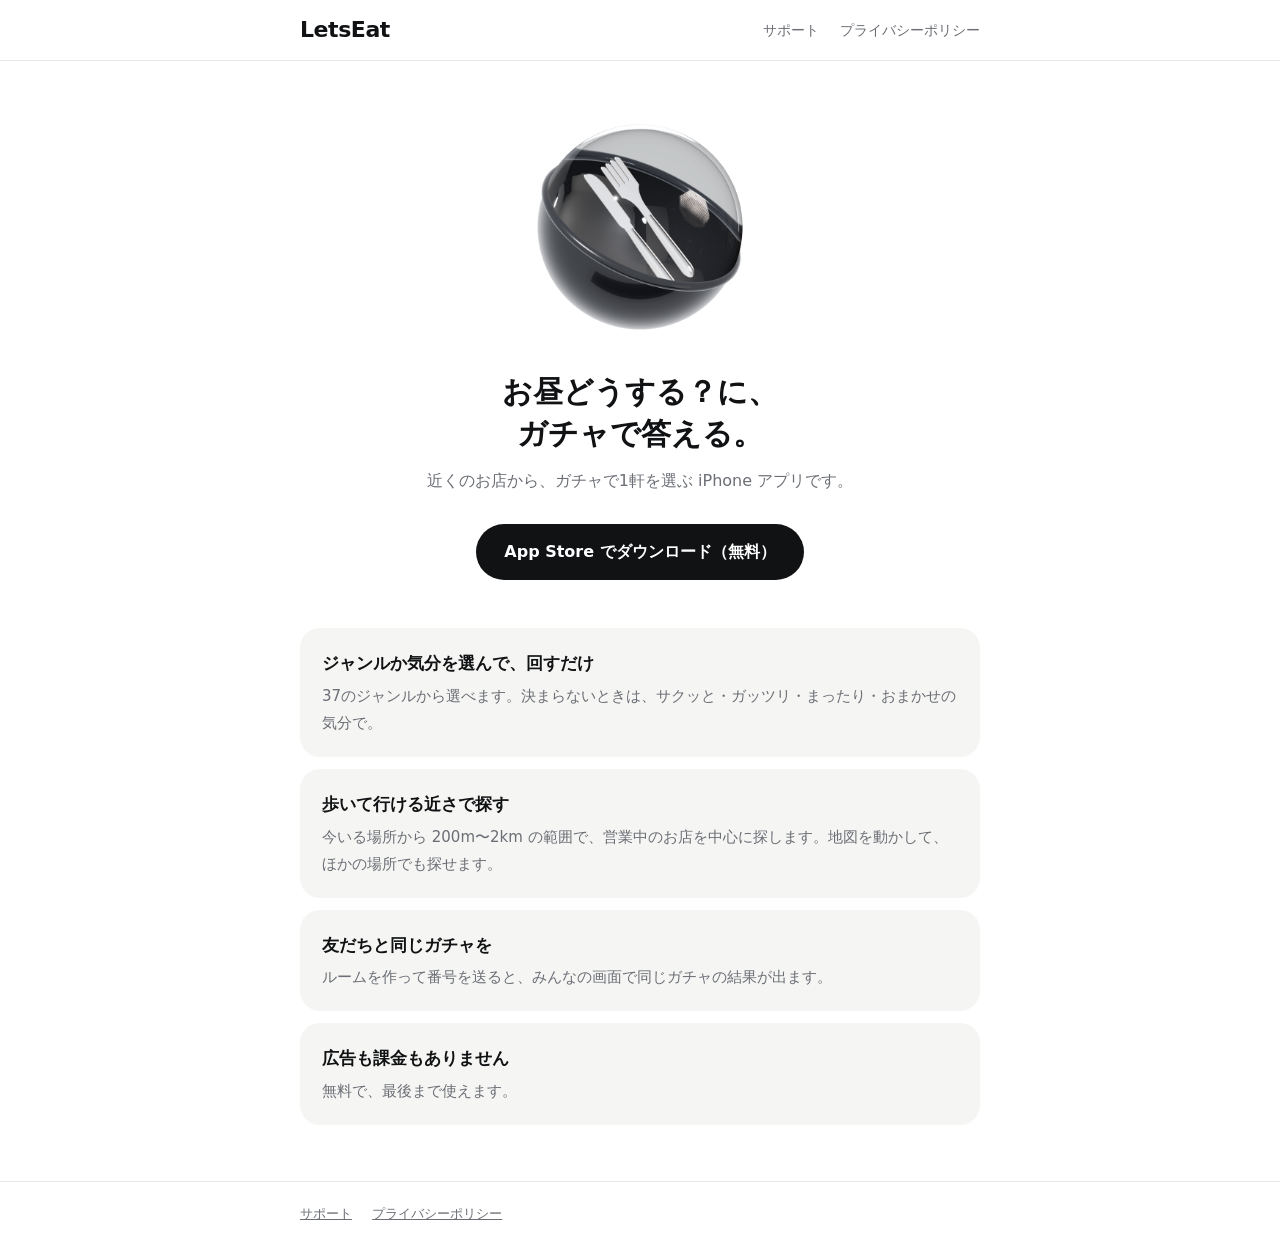
==== index.html @ fd137f1e "Add files via upload" ====
<!doctype html>
<html lang="ja">
<head>
  <meta charset="utf-8">
  <meta name="viewport" content="width=device-width, initial-scale=1">
  <title>LetsEat</title>
  <meta name="description" content="近くのお店から、ガチャで1軒を選ぶ iPhone アプリ。">
  <link rel="icon" href="images/favicon.png">
  <link rel="apple-touch-icon" href="images/apple-touch-icon.png">
  <link rel="stylesheet" href="style.css">
</head>
<body>
  <header>
    <div class="wrap">
      <a class="logo" href="./">LetsEat</a>
      <nav>
        <a href="support.html">サポート</a>
        <a href="privacy.html">プライバシーポリシー</a>
      </nav>
    </div>
  </header>

  <main class="wrap">
    <section class="hero">
      <img src="images/capsule.png" alt="ナイフとフォークが入った、ガチャのカプセル">
      <h1>お昼どうする？に、<br>ガチャで答える。</h1>
      <p>近くのお店から、ガチャで1軒を選ぶ iPhone アプリです。</p>
      <a class="button" href="https://apps.apple.com/jp/app/letseat/id6813841468">App Store でダウンロード（無料）</a>
    </section>

    <section class="features">
      <div class="feature">
        <h2>ジャンルか気分を選んで、回すだけ</h2>
        <p>37のジャンルから選べます。決まらないときは、サクッと・ガッツリ・まったり・おまかせの気分で。</p>
      </div>
      <div class="feature">
        <h2>歩いて行ける近さで探す</h2>
        <p>今いる場所から 200m〜2km の範囲で、営業中のお店を中心に探します。地図を動かして、ほかの場所でも探せます。</p>
      </div>
      <div class="feature">
        <h2>友だちと同じガチャを</h2>
        <p>ルームを作って番号を送ると、みんなの画面で同じガチャの結果が出ます。</p>
      </div>
      <div class="feature">
        <h2>広告も課金もありません</h2>
        <p>無料で、最後まで使えます。</p>
      </div>
    </section>
  </main>

  <footer>
    <div class="wrap">
      <a href="support.html">サポート</a>
      <a href="privacy.html">プライバシーポリシー</a>
    </div>
  </footer>
</body>
</html>
---- style.css ----
/* LetsEat のサイト。アプリと同じく白黒が基本 */
:root {
  --bg: #ffffff;
  --text: #111214;
  --sub: #6b6e75;
  --line: #e6e6e3;
  --card: #f5f5f3;
  --button: #111214;
  --button-text: #ffffff;
}
@media (prefers-color-scheme: dark) {
  :root {
    --bg: #111214;
    --text: #f2f2f0;
    --sub: #9a9da3;
    --line: #2a2b30;
    --card: #1c1d21;
    --button: #f2f2f0;
    --button-text: #111214;
  }
}

* { box-sizing: border-box; }

body {
  margin: 0;
  background: var(--bg);
  color: var(--text);
  font-family: "Hiragino Sans", "Hiragino Kaku Gothic ProN", "Noto Sans JP", system-ui, sans-serif;
  line-height: 1.8;
  -webkit-text-size-adjust: 100%;
}

a { color: inherit; }

.wrap {
  max-width: 720px;
  margin: 0 auto;
  padding: 0 20px;
}

/* 上の帯 */
header {
  border-bottom: 1px solid var(--line);
}
header .wrap {
  display: flex;
  align-items: center;
  justify-content: space-between;
  height: 60px;
}
.logo {
  font-weight: 900;
  font-size: 22px;
  letter-spacing: -0.02em;
  text-decoration: none;
}
nav a {
  margin-left: 16px;
  font-size: 14px;
  color: var(--sub);
  text-decoration: none;
}
nav a:hover { color: var(--text); }

/* トップ */
.hero {
  text-align: center;
  padding: 56px 0 40px;
}
.hero img {
  width: 220px;
  height: 220px;
}
.hero h1 {
  font-size: 30px;
  line-height: 1.4;
  margin: 24px 0 12px;
}
.hero p {
  color: var(--sub);
  margin: 0 0 28px;
}
.button {
  display: inline-block;
  background: var(--button);
  color: var(--button-text);
  padding: 14px 28px;
  border-radius: 999px;
  text-decoration: none;
  font-weight: 600;
}
.button.is-disabled {
  opacity: 0.5;
  pointer-events: none;
}

.features {
  display: grid;
  gap: 12px;
  padding: 8px 0 56px;
}
.feature {
  background: var(--card);
  border-radius: 20px;
  padding: 20px 22px;
}
.feature h2 {
  font-size: 17px;
  margin: 0 0 4px;
}
.feature p {
  margin: 0;
  color: var(--sub);
  font-size: 15px;
}

/* 文章のページ */
.doc {
  padding: 40px 0 64px;
}
.doc h1 {
  font-size: 26px;
  margin: 0 0 4px;
}
.doc .updated {
  color: var(--sub);
  font-size: 14px;
  margin: 0 0 32px;
}
.doc h2 {
  font-size: 18px;
  margin: 36px 0 8px;
  padding-top: 20px;
  border-top: 1px solid var(--line);
}
.doc h3 {
  font-size: 16px;
  margin: 20px 0 4px;
}
.doc ul {
  padding-left: 1.2em;
}
.doc li {
  margin: 4px 0;
}

/* よくある質問 */
details {
  background: var(--card);
  border-radius: 16px;
  padding: 14px 18px;
  margin: 10px 0;
}
summary {
  cursor: pointer;
  font-weight: 600;
}
details p {
  margin: 10px 0 2px;
  color: var(--sub);
}

footer {
  border-top: 1px solid var(--line);
  color: var(--sub);
  font-size: 13px;
}
footer .wrap {
  padding-top: 20px;
  padding-bottom: 32px;
}
footer a {
  margin-right: 16px;
}
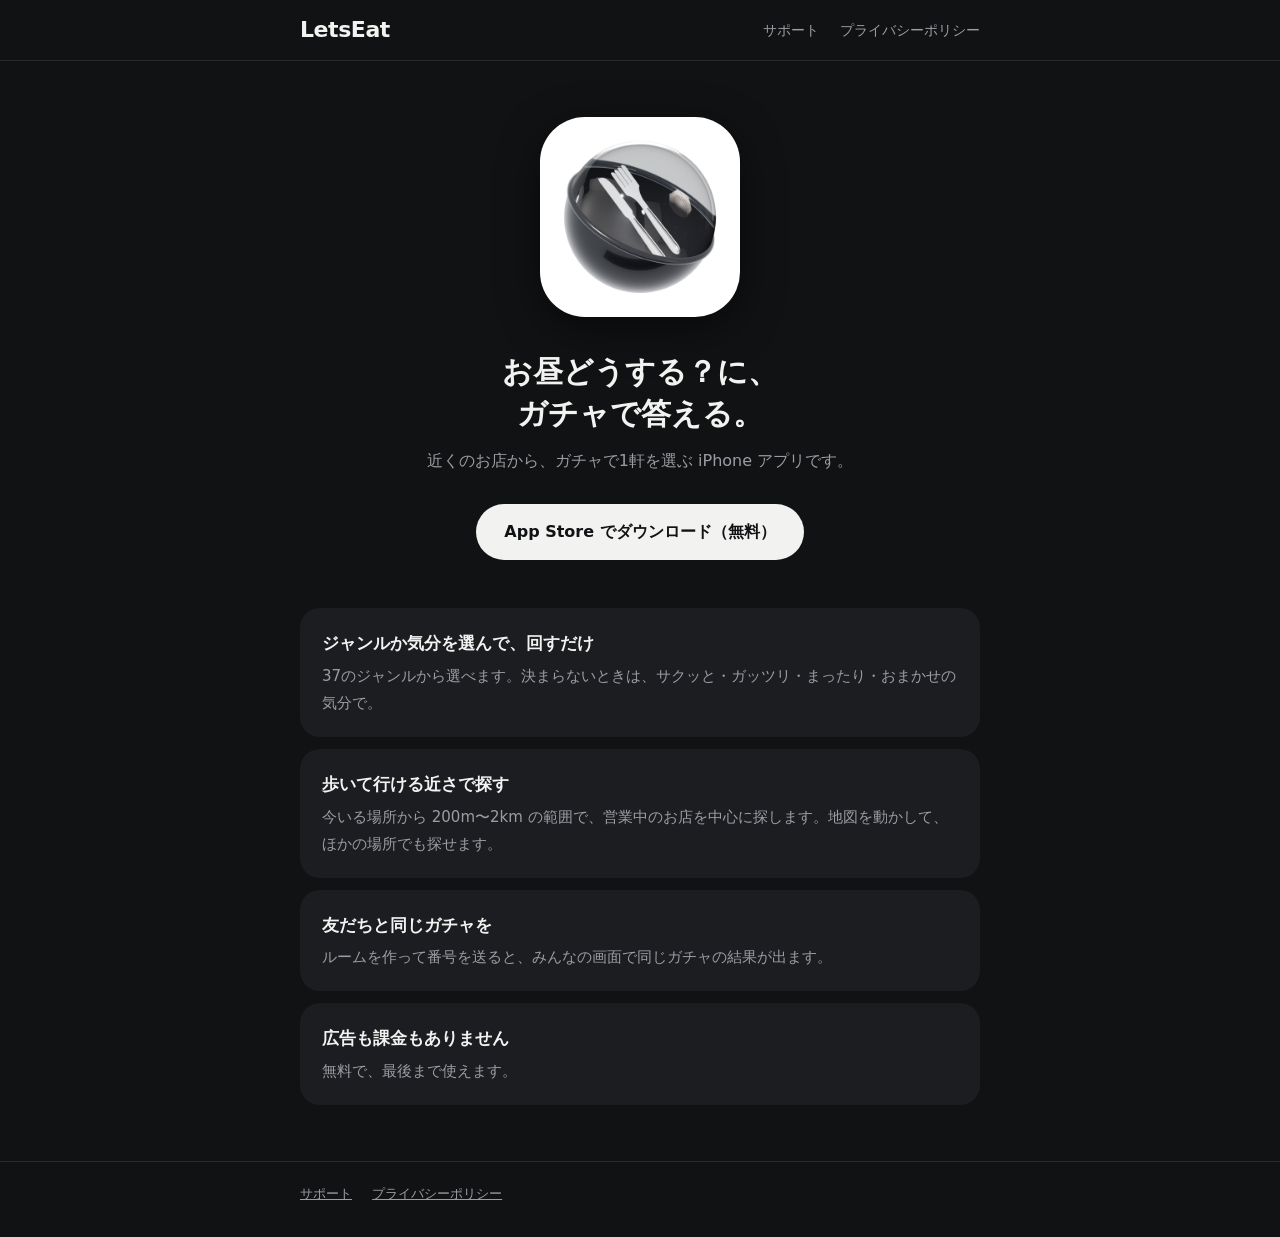
==== commit 4dca6104: "Add files via upload" ====
--- a/index.html
+++ b/index.html
@@ -15,14 +15,14 @@
       <a class="logo" href="./">LetsEat</a>
       <nav>
         <a href="support.html">サポート</a>
-        <a href="privacy.html">プライバシーポリシー</a>
+        <a href="privacy.html">プライバシー<span class="hide-sm">ポリシー</span></a>
       </nav>
     </div>
   </header>
 
   <main class="wrap">
     <section class="hero">
-      <img src="images/capsule.png" alt="ナイフとフォークが入った、ガチャのカプセル">
+      <img class="app-icon" src="images/app-icon.png" alt="LetsEat のアイコン。ナイフとフォークが入った、ガチャのカプセル">
       <h1>お昼どうする？に、<br>ガチャで答える。</h1>
       <p>近くのお店から、ガチャで1軒を選ぶ iPhone アプリです。</p>
       <a class="button" href="https://apps.apple.com/jp/app/letseat/id6813841468">App Store でダウンロード（無料）</a>
--- a/style.css
+++ b/style.css
@@ -1,23 +1,13 @@
-/* LetsEat のサイト。アプリと同じく白黒が基本 */
+/* LetsEat のサイト。iPhone の明るさの設定に関係なく、いつも黒が基本 */
 :root {
-  --bg: #ffffff;
-  --text: #111214;
-  --sub: #6b6e75;
-  --line: #e6e6e3;
-  --card: #f5f5f3;
-  --button: #111214;
-  --button-text: #ffffff;
-}
-@media (prefers-color-scheme: dark) {
-  :root {
-    --bg: #111214;
-    --text: #f2f2f0;
-    --sub: #9a9da3;
-    --line: #2a2b30;
-    --card: #1c1d21;
-    --button: #f2f2f0;
-    --button-text: #111214;
-  }
+  color-scheme: dark;
+  --bg: #111214;
+  --text: #f2f2f0;
+  --sub: #9a9da3;
+  --line: #2a2b30;
+  --card: #1c1d21;
+  --button: #f2f2f0;
+  --button-text: #111214;
 }
 
 * { box-sizing: border-box; }
@@ -63,14 +53,27 @@
 }
 nav a:hover { color: var(--text); }
 
+/* スマホの幅では、上の帯の文字を小さく、間を詰め、「プライバシーポリシー」を「プライバシー」と短くする */
+@media (max-width: 480px) {
+  .logo { font-size: 20px; }
+  nav a {
+    margin-left: 12px;
+    font-size: 13px;
+  }
+  .hide-sm { display: none; }
+}
+
 /* トップ */
 .hero {
   text-align: center;
   padding: 56px 0 40px;
 }
-.hero img {
-  width: 220px;
-  height: 220px;
+/* アプリのアイコン（白地）を、ホーム画面と同じ角丸で出す。黒い背景でもカプセルが沈まない */
+.hero img.app-icon {
+  width: 200px;
+  height: 200px;
+  border-radius: 22.5%;
+  box-shadow: 0 12px 40px rgba(0, 0, 0, 0.5);
 }
 .hero h1 {
   font-size: 30px;
